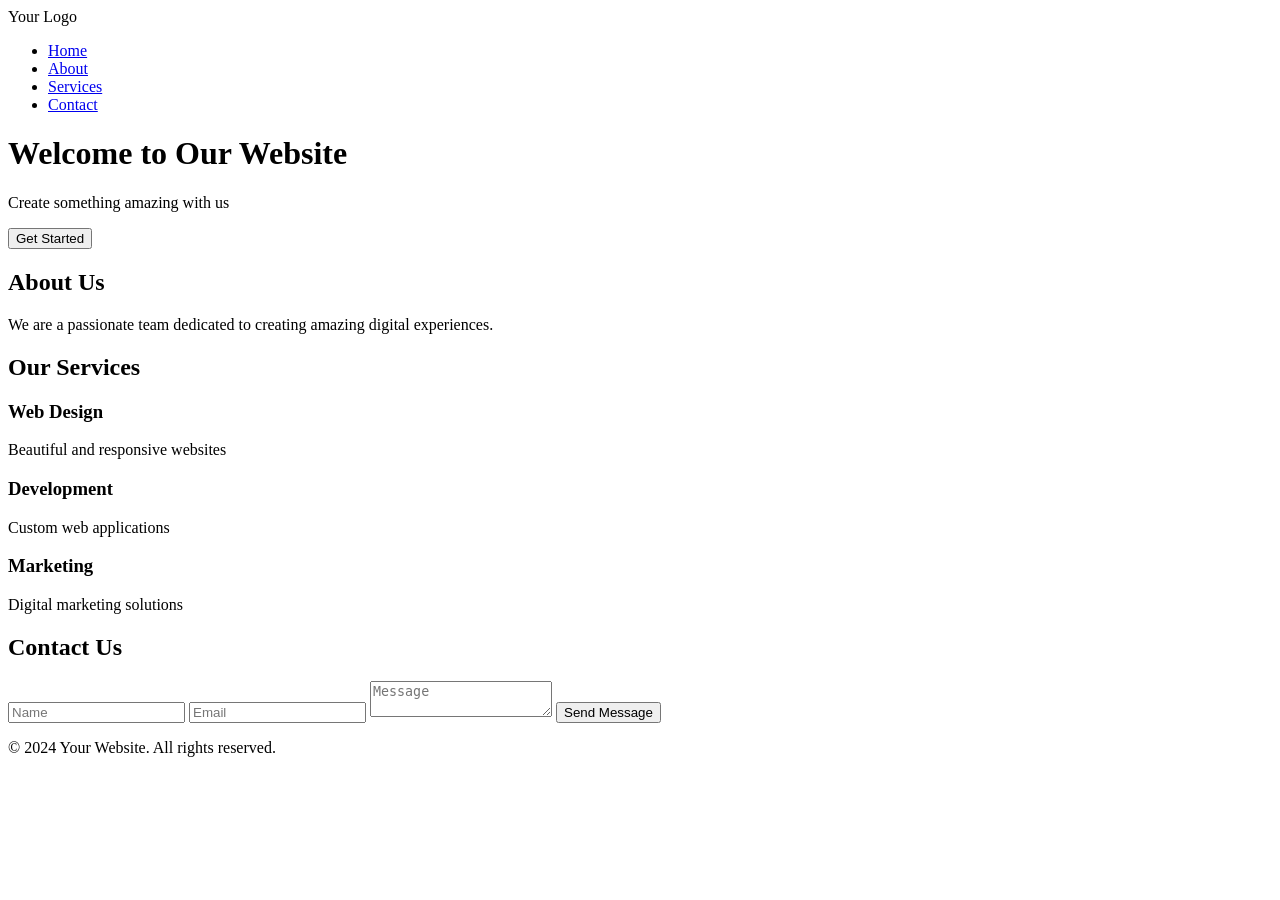
==== index.html @ 44e758f8 "Create index.html" ====
<!DOCTYPE html>
<html lang="en">
<head>
    <meta charset="UTF-8">
    <meta name="viewport" content="width=device-width, initial-scale=1.0">
    <title>Modern Website</title>
    <link rel="stylesheet" href="styles.css">
</head>
<body>
    <nav class="navbar">
        <div class="logo">Your Logo</div>
        <ul class="nav-links">
            <li><a href="#home">Home</a></li>
            <li><a href="#about">About</a></li>
            <li><a href="#services">Services</a></li>
            <li><a href="#contact">Contact</a></li>
        </ul>
    </nav>

    <header id="home" class="hero">
        <div class="hero-content">
            <h1>Welcome to Our Website</h1>
            <p>Create something amazing with us</p>
            <button class="cta-button">Get Started</button>
        </div>
    </header>

    <section id="about" class="about">
        <h2>About Us</h2>
        <div class="about-content">
            <p>We are a passionate team dedicated to creating amazing digital experiences.</p>
        </div>
    </section>

    <section id="services" class="services">
        <h2>Our Services</h2>
        <div class="services-grid">
            <div class="service-card">
                <h3>Web Design</h3>
                <p>Beautiful and responsive websites</p>
            </div>
            <div class="service-card">
                <h3>Development</h3>
                <p>Custom web applications</p>
            </div>
            <div class="service-card">
                <h3>Marketing</h3>
                <p>Digital marketing solutions</p>
            </div>
        </div>
    </section>

    <section id="contact" class="contact">
        <h2>Contact Us</h2>
        <form class="contact-form">
            <input type="text" placeholder="Name" required>
            <input type="email" placeholder="Email" required>
            <textarea placeholder="Message" required></textarea>
            <button type="submit">Send Message</button>
        </form>
    </section>

    <footer>
        <p>&copy; 2024 Your Website. All rights reserved.</p>
    </footer>

    <script src="script.js"></script>
</body>
</html>
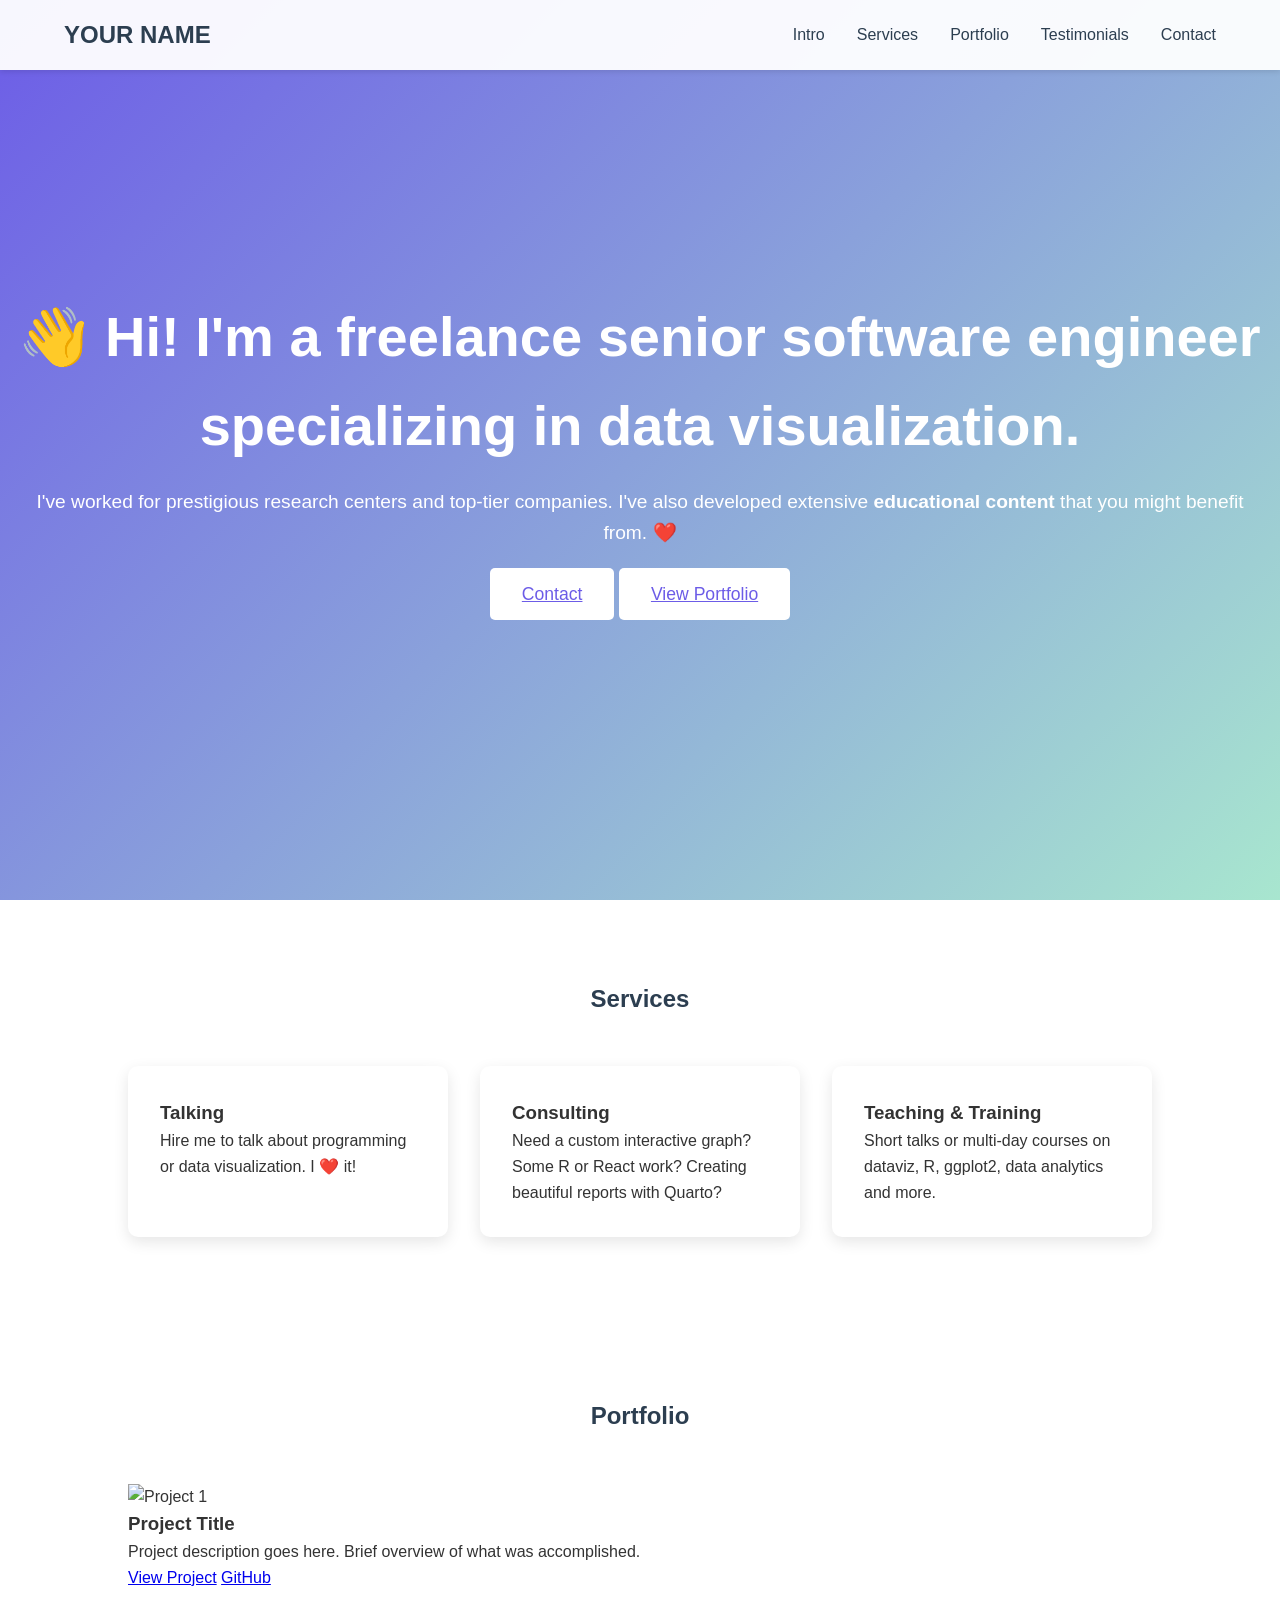
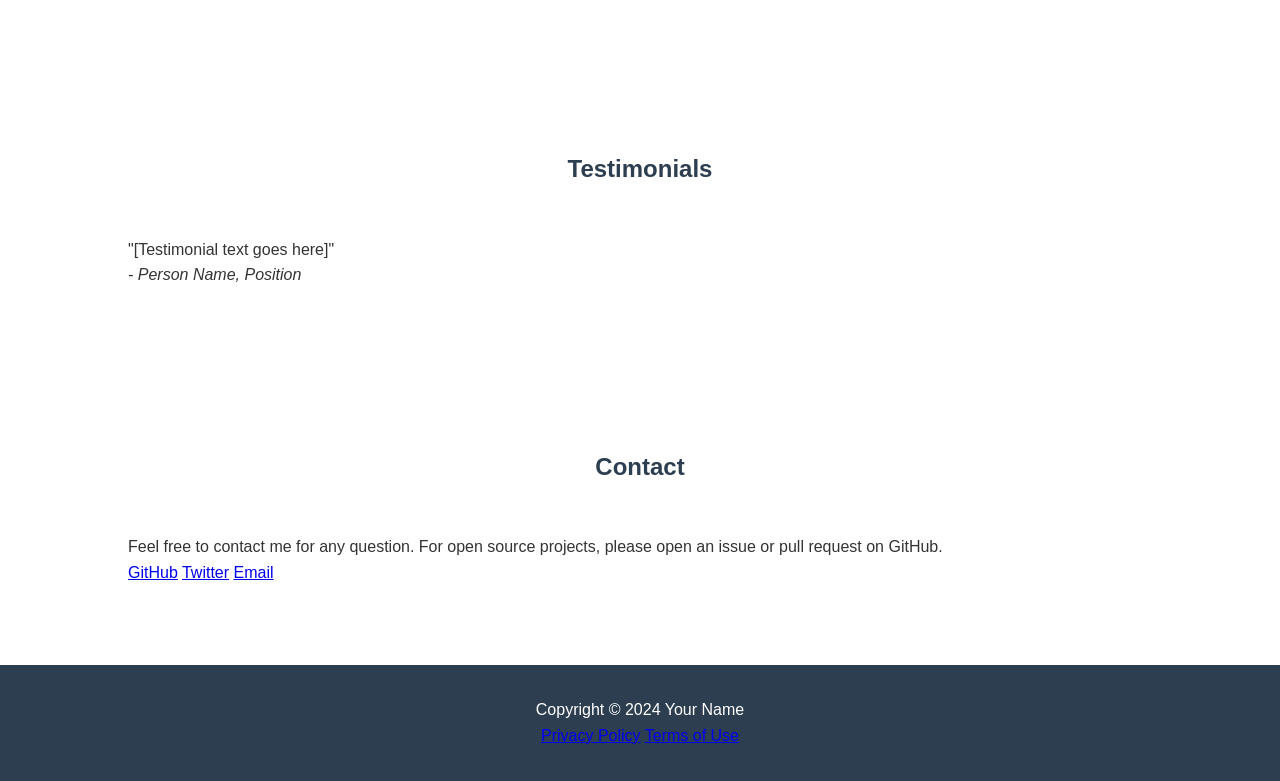
==== commit baf16a38: "Update index.html" ====
--- a/index.html
+++ b/index.html
@@ -1,69 +1,99 @@
-<!DOCTYPE html>
+ <!DOCTYPE html>
 <html lang="en">
 <head>
     <meta charset="UTF-8">
     <meta name="viewport" content="width=device-width, initial-scale=1.0">
-    <title>Modern Website</title>
+    <title>Portfolio | Data Visualization Expert</title>
     <link rel="stylesheet" href="styles.css">
 </head>
 <body>
     <nav class="navbar">
-        <div class="logo">Your Logo</div>
+        <div class="logo">YOUR NAME</div>
         <ul class="nav-links">
-            <li><a href="#home">Home</a></li>
-            <li><a href="#about">About</a></li>
+            <li><a href="#intro">Intro</a></li>
             <li><a href="#services">Services</a></li>
+            <li><a href="#portfolio">Portfolio</a></li>
+            <li><a href="#testimonials">Testimonials</a></li>
             <li><a href="#contact">Contact</a></li>
         </ul>
     </nav>
 
-    <header id="home" class="hero">
+    <header id="intro" class="hero">
         <div class="hero-content">
-            <h1>Welcome to Our Website</h1>
-            <p>Create something amazing with us</p>
-            <button class="cta-button">Get Started</button>
+            <h1>👋 Hi! I'm a freelance <strong>senior software engineer</strong> specializing in <strong>data visualization</strong>.</h1>
+            <p>I've worked for prestigious research centers and top-tier companies. I've also developed extensive <strong>educational content</strong> that you might benefit from. ❤️</p>
+            <div class="cta-buttons">
+                <a href="#contact" class="cta-button">Contact</a>
+                <a href="#portfolio" class="cta-button secondary">View Portfolio</a>
+            </div>
         </div>
     </header>
 
-    <section id="about" class="about">
-        <h2>About Us</h2>
-        <div class="about-content">
-            <p>We are a passionate team dedicated to creating amazing digital experiences.</p>
-        </div>
-    </section>
-
     <section id="services" class="services">
-        <h2>Our Services</h2>
+        <h2>Services</h2>
         <div class="services-grid">
             <div class="service-card">
-                <h3>Web Design</h3>
-                <p>Beautiful and responsive websites</p>
+                <h3>Talking</h3>
+                <p>Hire me to talk about programming or data visualization. I ❤️ it!</p>
             </div>
             <div class="service-card">
-                <h3>Development</h3>
-                <p>Custom web applications</p>
+                <h3>Consulting</h3>
+                <p>Need a custom interactive graph? Some R or React work? Creating beautiful reports with Quarto?</p>
             </div>
             <div class="service-card">
-                <h3>Marketing</h3>
-                <p>Digital marketing solutions</p>
+                <h3>Teaching & Training</h3>
+                <p>Short talks or multi-day courses on dataviz, R, ggplot2, data analytics and more.</p>
             </div>
         </div>
     </section>
 
+    <section id="portfolio" class="portfolio">
+        <h2>Portfolio</h2>
+        <div class="portfolio-grid">
+            <div class="portfolio-item">
+                <img src="placeholder1.jpg" alt="Project 1">
+                <h3>Project Title</h3>
+                <p>Project description goes here. Brief overview of what was accomplished.</p>
+                <div class="portfolio-links">
+                    <a href="#" class="link-button">View Project</a>
+                    <a href="#" class="link-button">GitHub</a>
+                </div>
+            </div>
+            <!-- Add more portfolio items as needed -->
+        </div>
+    </section>
+
+    <section id="testimonials" class="testimonials">
+        <h2>Testimonials</h2>
+        <div class="testimonials-grid">
+            <div class="testimonial-card">
+                <p>"[Testimonial text goes here]"</p>
+                <cite>- Person Name, Position</cite>
+            </div>
+            <!-- Add more testimonials as needed -->
+        </div>
+    </section>
+
     <section id="contact" class="contact">
-        <h2>Contact Us</h2>
-        <form class="contact-form">
-            <input type="text" placeholder="Name" required>
-            <input type="email" placeholder="Email" required>
-            <textarea placeholder="Message" required></textarea>
-            <button type="submit">Send Message</button>
-        </form>
+        <h2>Contact</h2>
+        <div class="contact-content">
+            <p>Feel free to contact me for any question. For open source projects, please open an issue or pull request on GitHub.</p>
+            <div class="social-links">
+                <a href="#" class="social-link">GitHub</a>
+                <a href="#" class="social-link">Twitter</a>
+                <a href="mailto:your.email@example.com" class="social-link">Email</a>
+            </div>
+        </div>
     </section>
 
     <footer>
-        <p>&copy; 2024 Your Website. All rights reserved.</p>
+        <p>Copyright © 2024 Your Name</p>
+        <div class="footer-links">
+            <a href="#">Privacy Policy</a>
+            <a href="#">Terms of Use</a>
+        </div>
     </footer>
 
     <script src="script.js"></script>
 </body>
-</html> 
+</html>
--- a/styles.css
+++ b/styles.css
@@ -0,0 +1,176 @@
+/* Reset and base styles */
+* {
+    margin: 0;
+    padding: 0;
+    box-sizing: border-box;
+}
+
+body {
+    font-family: 'Segoe UI', Tahoma, Geneva, Verdana, sans-serif;
+    line-height: 1.6;
+    color: #333;
+}
+
+/* Navigation */
+.navbar {
+    position: fixed;
+    top: 0;
+    width: 100%;
+    background: rgba(255, 255, 255, 0.95);
+    padding: 1rem 5%;
+    display: flex;
+    justify-content: space-between;
+    align-items: center;
+    box-shadow: 0 2px 5px rgba(0, 0, 0, 0.1);
+    z-index: 1000;
+}
+
+.logo {
+    font-size: 1.5rem;
+    font-weight: bold;
+    color: #2c3e50;
+}
+
+.nav-links {
+    display: flex;
+    list-style: none;
+    gap: 2rem;
+}
+
+.nav-links a {
+    text-decoration: none;
+    color: #2c3e50;
+    font-weight: 500;
+    transition: color 0.3s ease;
+}
+
+.nav-links a:hover {
+    color: #3498db;
+}
+
+/* Hero Section */
+.hero {
+    height: 100vh;
+    background: linear-gradient(135deg, #6c5ce7, #a8e6cf);
+    display: flex;
+    align-items: center;
+    justify-content: center;
+    text-align: center;
+    color: white;
+    padding: 0 1rem;
+}
+
+.hero-content h1 {
+    font-size: 3.5rem;
+    margin-bottom: 1rem;
+}
+
+.hero-content p {
+    font-size: 1.2rem;
+    margin-bottom: 2rem;
+}
+
+.cta-button {
+    padding: 1rem 2rem;
+    font-size: 1.1rem;
+    background: white;
+    color: #6c5ce7;
+    border: none;
+    border-radius: 5px;
+    cursor: pointer;
+    transition: transform 0.3s ease;
+}
+
+.cta-button:hover {
+    transform: translateY(-3px);
+}
+
+/* Sections */
+section {
+    padding: 5rem 10%;
+}
+
+h2 {
+    text-align: center;
+    margin-bottom: 3rem;
+    color: #2c3e50;
+}
+
+/* Services */
+.services-grid {
+    display: grid;
+    grid-template-columns: repeat(auto-fit, minmax(250px, 1fr));
+    gap: 2rem;
+}
+
+.service-card {
+    background: white;
+    padding: 2rem;
+    border-radius: 10px;
+    box-shadow: 0 5px 15px rgba(0, 0, 0, 0.1);
+    transition: transform 0.3s ease;
+}
+
+.service-card:hover {
+    transform: translateY(-5px);
+}
+
+/* Contact Form */
+.contact-form {
+    max-width: 600px;
+    margin: 0 auto;
+    display: flex;
+    flex-direction: column;
+    gap: 1rem;
+}
+
+.contact-form input,
+.contact-form textarea {
+    padding: 1rem;
+    border: 1px solid #ddd;
+    border-radius: 5px;
+    font-size: 1rem;
+}
+
+.contact-form textarea {
+    height: 150px;
+    resize: vertical;
+}
+
+.contact-form button {
+    padding: 1rem;
+    background: #6c5ce7;
+    color: white;
+    border: none;
+    border-radius: 5px;
+    cursor: pointer;
+    font-size: 1rem;
+    transition: background 0.3s ease;
+}
+
+.contact-form button:hover {
+    background: #5b4cc4;
+}
+
+/* Footer */
+footer {
+    background: #2c3e50;
+    color: white;
+    text-align: center;
+    padding: 2rem;
+}
+
+/* Responsive Design */
+@media (max-width: 768px) {
+    .nav-links {
+        display: none;
+    }
+    
+    .hero-content h1 {
+        font-size: 2.5rem;
+    }
+    
+    section {
+        padding: 3rem 5%;
+    }
+}
